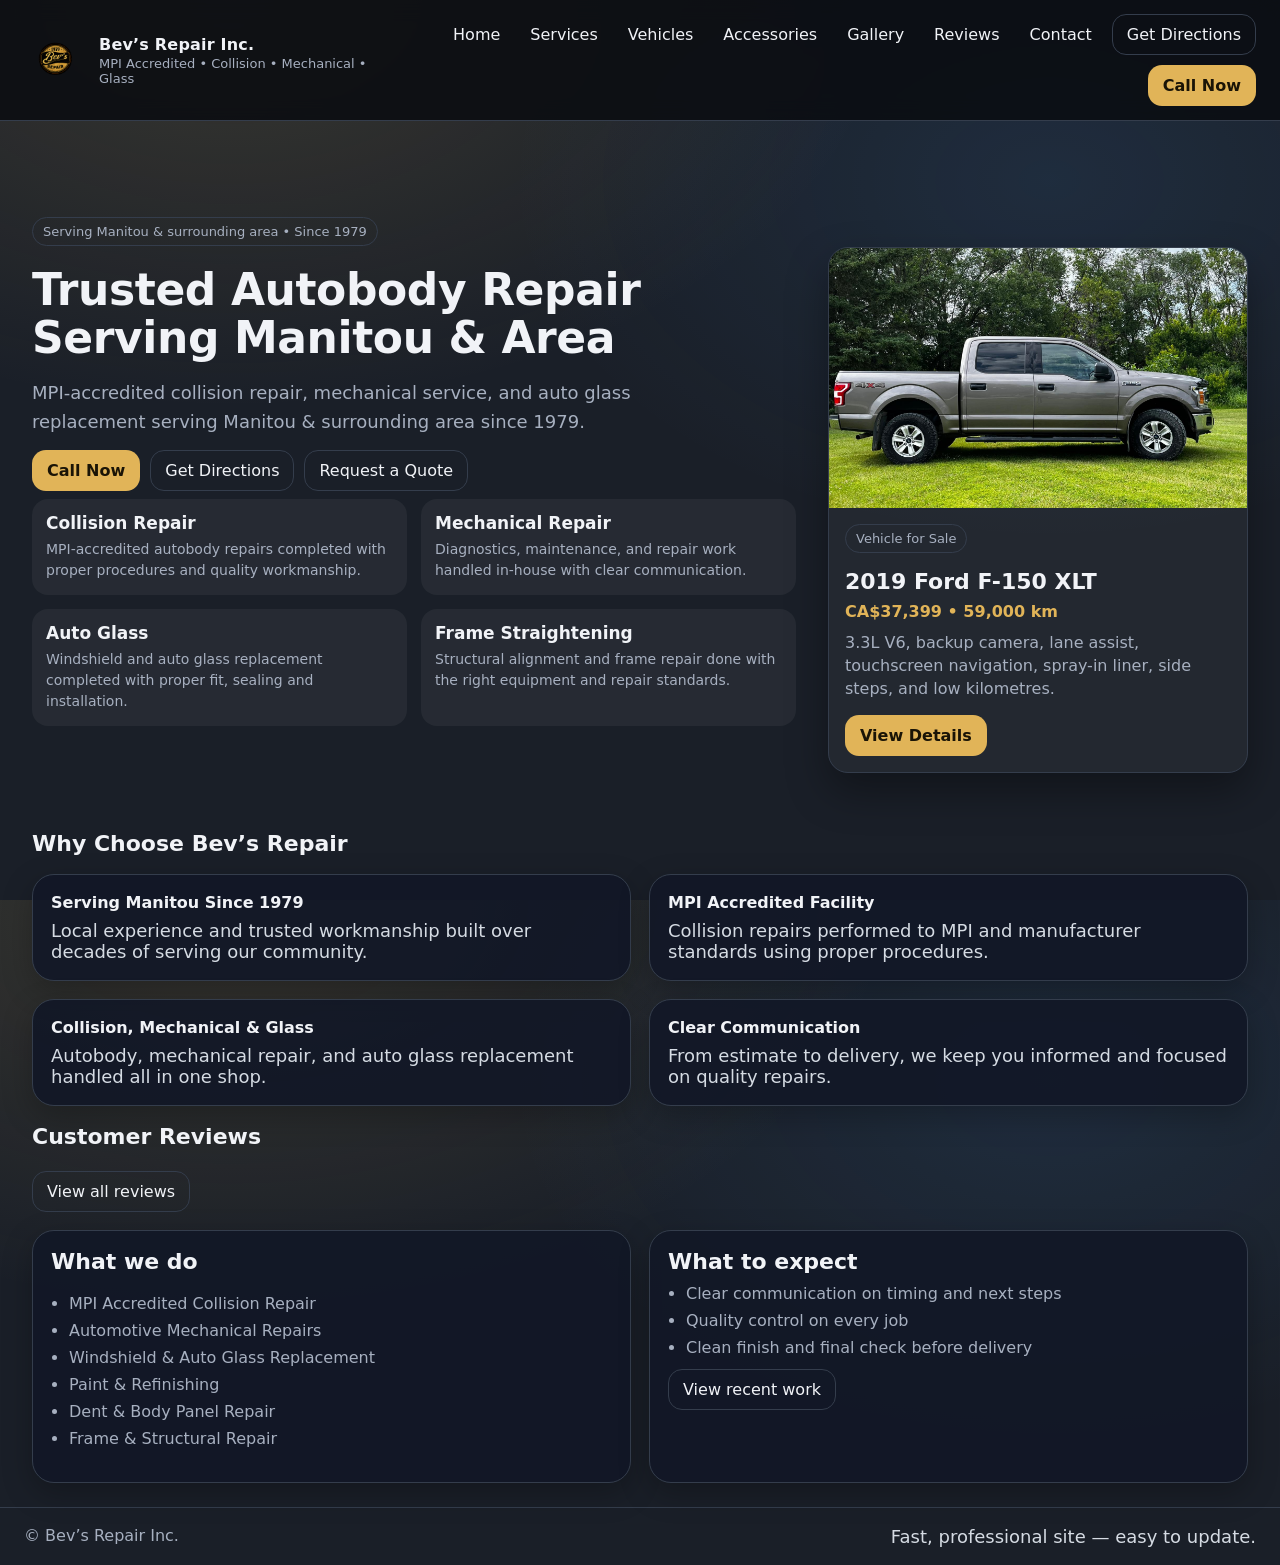
==== index.html @ 3d5e2ea2 "Update index.html" ====
<!doctype html>
<html lang="en">
<head>
  <meta charset="utf-8" />
  <meta name="viewport" content="width=device-width,initial-scale=1" />
  <title>Bev’s Repair Inc. | Collision & Mechanical | Manitou, MB</title>
  <meta name="description" content="MPI-accredited collision repair, mechanical repairs, glass replacement, and finishing in Manitou, MB." />
  <link rel="icon" href="assets/img/logo.png" type="image/svg+xml" />
  <link rel="stylesheet" href="assets/css/styles.css" />
</head>
<body>
  <header class="topbar">
    <a class="brand" href="/">
      <img src="assets/img/logo.png" alt="Bev’s Repair Logo" />
      <div>
        <div class="brand-title" id="brandTitle">Bev’s Repair Inc.</div>
        <div class="brand-sub" id="brandSub">MPI Accredited • Collision • Mechanical • Glass</div>
      </div>
    </a>
    <nav>
     <a href="index.html">Home</a>
      <a href="/services.html">Services</a>
      <a href="/vehicles.html">Vehicles</a>
      <a href="/accessories.html">Accessories</a>
      <a href="/gallery.html">Gallery</a>
      <a href="/reviews.html">Reviews</a>
      <a href="/contact.html">Contact</a>
      <a class="btn" href="https://www.google.com/maps/place/Bev's+Repair+Inc." target "_blank">Get Directions</a>
      <a class="btn primary" href="tel:2042422318">Call Now</a>
    </nav>
  </header>

  <main class="container">
    
    <section class="hero">
     <div class="hero-layout">

    <div class="hero-main">
      <div class="badge">Serving Manitou & surrounding area • Since 1979</div>

      <h1 id="heroTitle">Trusted Autobody Repair<br>Serving Manitou & Area</h1>

      <p id="heroSubtitle">
        MPI-accredited collision repair, mechanical service, and auto glass replacement serving
        Manitou & surrounding area since 1979.
      </p>

      <div class="cta">
        <a class="btn primary" href="tel:2042422318">Call Now</a>
        <a class= "btn" href="https://www.google.com/maps/place/Bev's+Repair+Inc." target"=_blank" rel="noreferrer"> Get Directions </a>
        <a class="btn" href="/contact.html">Request a Quote</a>
      </div>

      <div class="home-services-grid">
        <div class="mini-card">
          <h3>Collision Repair</h3>
          <p>MPI-accredited autobody repairs completed with proper procedures and quality workmanship.</p>
        </div>

        <div class="mini-card">
          <h3>Mechanical Repair</h3>
          <p>Diagnostics, maintenance, and repair work handled in-house with clear communication.</p>
        </div>

        <div class="mini-card">
          <h3>Auto Glass</h3>
          <p>Windshield and auto glass replacement completed with proper fit, sealing and installation.</p>
        </div>

        <div class="mini-card">
          <h3>Frame Straightening</h3>
          <p>Structural alignment and frame repair done with the right equipment and repair standards.</p>
        </div>
      </div>
    </div>

    <div class="hero-side">
      <div class="featured-vehicle">
        <img src="assets/img/f150-2019.jpg" alt="2019 Ford F-150 XLT" />

        <div class="featured-vehicle-content">
          <div class="badge">Vehicle for Sale</div>
          <h3>2019 Ford F-150 XLT</h3>
          <div class="vehicle-meta">CA$37,399 • 59,000 km</div>
          <p>
            3.3L V6, backup camera, lane assist, touchscreen navigation,
            spray-in liner, side steps, and low kilometres.
          </p>
          <a class="btn primary" href="vehicle-2019-f150.html">View Details</a>
        </div>
      </div>
    </div>

  </div>
</section>
       <div class="meta" id="metaLine"></div>
        <section class="section">
  <h2>Why Choose Bev’s Repair</h2>

  <div class="grid">

    <div class="card">
      <h3>Serving Manitou Since 1979</h3>
      <div class="small">Local experience and trusted workmanship built over decades of serving our community.</div>
    </div>

    <div class="card">
      <h3>MPI Accredited Facility</h3>
      <div class="small">Collision repairs performed to MPI and manufacturer standards using proper procedures.</div>
    </div>

    <div class="card">
      <h3>Collision, Mechanical & Glass</h3>
      <div class="small">Autobody, mechanical repair, and auto glass replacement handled all in one shop.</div>
    </div>

    <div class="card">
      <h3>Clear Communication</h3>
      <div class="small">From estimate to delivery, we keep you informed and focused on quality repairs.</div>
    </div>

  </div>
    
</section>
    
        <div class="section">
          <h2>Customer Reviews</h2>
          <div class="review-grid" id="reviewGridHome"></div>
          <div class="cta" style="margin-top:12px">
            <a class="btn" href="/reviews.html">View all reviews</a>
          </div>
        </div>
      </div>
   </section>

    <section class="grid section">
      <div class="card">
        <h2>What we do</h2>
        <ul id="servicesList"></ul>
        <div class="cta" style="margin-top:12px">
         <ul id="servicesList">
<li>MPI Accredited Collision Repair</li>
<li>Automotive Mechanical Repairs</li>
<li>Windshield & Auto Glass Replacement</li>
<li>Paint & Refinishing</li>
<li>Dent & Body Panel Repair</li>
<li>Frame & Structural Repair</li>
</ul>
        </div>
      </div>

      <div class="card">
        <h2>What to expect</h2>
        <ul>
          <li>Clear communication on timing and next steps</li>
          <li>Quality control on every job</li>
          <li>Clean finish and final check before delivery</li>
        </ul>
        <div class="cta" style="margin-top:12px">
          <a class="btn" href="/gallery.html">View recent work</a>
        </div>
      </div>
    </section>
  </main>

  <script>
    (async () => { try { await initHome(); } catch (e) { console.error(e); } })();
  </script>

  <footer class="footer">
    <div>© <span id="year"></span> Bev’s Repair Inc.</div>
    <div class="small">Fast, professional site — easy to update.</div>
  </footer>
  <script src="assets/js/site.js"></script>
</body>
</html>
---- assets/css/styles.css ----
:root{
  --bg:#1A1F28; --card:#222833; --text:#F1F3F7; --muted:#A7B0C0; --line:#343D4C;
  --accent:#E1B458; --accent2:#B1732B;
}
*{box-sizing:border-box}
html,body{height:100%}
body{
  margin:0;
  font-family:system-ui,-apple-system,Segoe UI,Roboto,Arial;
  background:
    radial-gradient(1100px 680px at 18% 0%, rgba(215,178,90,.16), transparent 60%),
    radial-gradient(900px 600px at 82% 20%, rgba(74,163,255,.10), transparent 60%),
    var(--bg);
  color:var(--text);
}
a{color:inherit;text-decoration:none}
.container{max-width:1700px;margin:auto;padding:24px 32px}
.topbar{
  display:flex;gap:16px;align-items:center;justify-content:space-between;
  padding:14px 24px;border-bottom:1px solid var(--line);
  position:sticky;top:0;z-index:10;
  background:rgba(11,13,18,.88);backdrop-filter:blur(10px)
}
.brand{display:flex;gap:12px;align-items:center;min-width:240px}
.brand img{width:auto;height:42px;object-fit:contain}
.brand-title{font-weight:880;letter-spacing:.2px}
.brand-sub{color:var(--muted);font-size:13px;margin-top:2px}
nav{display:flex;gap:10px;align-items:center;flex-wrap:wrap;justify-content:flex-end}
nav a{padding:8px 10px;border-radius:12px}
nav a:hover{background:rgba(255,255,255,.06)}
.btn{
  border:1px solid var(--line);
  padding:10px 14px;border-radius:14px;
  display:inline-flex;align-items:center;gap:8px;
}
.btn.primary{background:var(--accent);color:#1a1406;border-color:transparent;font-weight:780}
.btn:hover{filter:brightness(1.05)}
.badge{
  display:inline-flex;gap:8px;align-items:center;
  padding:6px 10px;border-radius:999px;border:1px solid var(--line);
  color:var(--muted);font-size:13px
}
.hero{
  padding:72px 0 32px;
}
.hero h1{font-size:44px;line-height:1.05;margin:0 0 12px}
.hero p{color:var(--muted);margin:0 0 14px;font-size:16px;line-height:1.55}
.cta{display:flex;gap:10px;flex-wrap:wrap;margin:10px 0 8px}
.meta{color:var(--muted);font-size:14px}
.grid{display:grid;grid-template-columns:1fr 1fr;gap:18px;margin-top:18px}
.card{
  background:rgba(18,23,38,.92);
  border:1px solid var(--line);
  border-radius:22px;padding:18px;
  box-shadow:0 10px 30px rgba(0,0,0,.25)
}
.small{color:#d5dbe3;font-size:18px}
hr{border:none;border-top:1px solid var(--line);margin:14px 0}
h2{margin:0 0 10px;font-size:22px}
h3{margin:0 0 8px;font-size:16px}
ul{margin:0;padding-left:18px;color:var(--muted)}
li{margin:8px 0}
#servicesIntro {
  max-width: 800px;
}
.footer{
  border-top:1px solid var(--line);
  padding:18px 24px;display:flex;justify-content:space-between;gap:12px;
  color:var(--muted);flex-wrap:wrap
}
.page-title{display:flex;align-items:flex-end;justify-content:space-between;gap:12px;flex-wrap:wrap}
.page-title h1{font-size:34px;margin:0}
.section{margin-top:18px}

.tiles{display:grid;grid-template-columns:repeat(3,1fr);gap:12px}
.tile{
  border:1px solid var(--line);border-radius:18px;overflow:hidden;background:rgba(255,255,255,.03)
}
.tile img{width:100%;height:220px;object-fit:cover;display:block}
.tile .cap{padding:12px;color:var(--muted);font-size:14px}

.review-grid{display:grid;grid-template-columns:repeat(3,1fr);gap:12px}
.review{
  border:1px solid var(--line);border-radius:18px;padding:14px;background:rgba(255,255,255,.03)
}
.review .who{display:flex;justify-content:space-between;gap:10px;align-items:baseline}
.review .who b{font-size:14px}
.stars{letter-spacing:1px;color:var(--accent)}
.review p{margin:10px 0 0;color:var(--muted);line-height:1.5}
.kv{display:grid;grid-template-columns:140px 1fr;gap:8px 14px}
.kv b{color:var(--text)}

.form-row{display:grid;grid-template-columns:1fr 1fr;gap:12px}
label{display:block;font-size:13px;color:var(--muted);margin:10px 0 6px}
input,textarea{
  width:100%;padding:12px 12px;border-radius:14px;
  border:1px solid var(--line);background:rgba(0,0,0,.25);
  color:var(--text);outline:none
}
textarea{min-height:140px;resize:vertical}
input:focus,textarea:focus{border-color:rgba(215,178,90,.75);box-shadow:0 0 0 4px rgba(215,178,90,.12)}
.notice{padding:12px 14px;border:1px solid var(--line);border-radius:16px;color:var(--muted);background:rgba(255,255,255,.03)}

@media (max-width: 980px){
  .hero{grid-template-columns:1fr}
  .grid{grid-template-columns:1fr}
  .tiles{grid-template-columns:1fr}
  .review-grid{grid-template-columns:1fr}
}
@media (max-width: 640px){
  nav a:not(.btn){display:none}
  .hero h1{font-size:38px}
  .form-row{grid-template-columns:1fr}
}
u1.bullets {
  margin-top: 10px;
  padding-left: 18px
  columns :2;
  column-gap: 60px;
  list-style: disc;
}
u1.bullets li {
  margin-bottom: 6px;
  break-inside: avoid;
}
/* Services highlight list */
ul.bullets {
  margin-top: 10px;
  padding-left: 18px;
  list-style: disc;
}

ul.bullets li {
  margin: 6px 0;
  break-inside: avoid;
}

/* 2 columns on desktop */
@media (min-width: 800px) {
  ul.bullets {
    columns: 2;
    column-gap: 80px;
  }
}

/* 1 column on small screens */
@media (max-width: 799px) {
  ul.bullets {
    columns: 1;
  }
}
/* Services highlight pills */
.bullets {
  display: flex;
  flex-wrap: wrap;
  gap: 8px;
  margin-top: 12px;
  padding-left: 0;
  list-style: none;
}

.bullets li {
  background: rgba(215,178,90,0.12);
  border: 1px solid var(--line);
  border-radius: 999px;
  padding: 8px 16px;
  font-size: 16px;
  font-weight: 500;
  white-space: nowrap;
}
/* Service card hover effect */
.card {
  transition: transform .18s ease, box-shadow .18s ease;
}

.card:hover {
  transform: translateY(-4px);
  box-shadow: 0 18px 40px rgba(0,0,0,.35);
  border-color: rgba(215,178,90,.6);
}
/* Homepage hero background */
.hero {
  position: relative;
  padding: 72px 0 40px;
  background-image: url("../img/shop-hero.jpg");
  background-size: cover;
  background-position: center;
}

.hero::before {
  content: "";
  position: absolute;
  inset: 0;
  background: 
    radial-gradient (700px 320px at 18% 18%, rgba(215,178,90,.14),transparent 60%),
    radial-gradient(900px 420px at 78% 12%, rgba(74,163,225,.10), transparent 60%);
  pointer-events: none;
}
.hero h1{
  font-size:44px;
  line-height:1.1;
  letter-spacing:-0.4px;
  margin:10px 0 16px;
  max-width:700px;
}
}
.hero h1::after{
  content:"";
  position:absolute;
  left:-40px;
  top:-30px;
  width:420px;
  height:220px;
  background:radial-gradient(circle at center, rgba(215,178,90,.22), transparent 70%);
  filter:blur(35px);
  z-index:-1;
}  
#heroSubtitle{
  max-width:700px;
  font-size:18px;
  line-height:1.6;
}
.badge{
  display:inline-block;
  margin-bottom:10px;
}
@media (max-width:980px){
  .hero h1{
    font-size:38px;
    max-width:16ch;
  }
  #heroSubtitle{
    font-size:17px;
  }
}
@media (max-width:640px){
  .hero h1{
    font-size:30px;
    max-width:16ch;
    letter-spacing:-0.3px;
  }
  #heroSubtitle{
    font-size:16px;
    line-height:1.5;
  }
}
.meta-strip{
  display:flex;
  flex-wrap:wrap;
  gap:10px;
  margin:16px 0 10px;
}
.meta-strip span{
  padding:7px 12px;
  border:1px solid var(--line);
  border-radius:999px;
  background:rgba(255,255,255,.05);
  font-size:13px;
  color:var(--text);
}
.home-services-grid{
  display:grid;
  grid-template-columns: repeat(2,minmax(0, 1fr));
  gap:14px;
  margin: 18px 0 20px
  max-width:900px;
}
.mini-card{
  background:rgba(255,255,255,.05);
  border:1px solid(var--line);
  border-radius:16px;
  padding:14px;
}
.mini-card h3{
  margin:0 0 6px;
  font-size: 17px;
}
.mini-card p{
  margin:0;
  font-size: 14px;
  line-height:1.5;
  color:var(--muted);
}
@media (max-width:700px){
  .home-services-grid{
    grid-template-columns:1fr;
  }
}
.featured-vehicle{
  background:rgba(255,255,255,.04);
  border:1px solid var(--line);
  border-radius:20px;
  overflow:hidden;
  max-width:420px;
  margin-top:30px;
  box-shadow:0 18px 40px rgba(0,0,0,.35);
}

.featured-vehicle img{
  width:100%;
  height:240px;
  object-fit:cover;
  display:block;
}

.featured-vehicle-content{
  padding:18px;
}

.featured-vehicle-content h3{
  margin:8px 0 8px;
  font-size:24px;
}

.vehicle-meta{
  color:var(--accent);
  font-weight:700;
  margin-bottom:10px;
}

.featured-vehicle-content p{
  color:var(--muted);
  line-height:1.5;
  margin-bottom:14px;
  }
.services-vehicle-layout{
  display:grid;
  grid-template-columns:minmax(0,2fr) minmax(320px,420px);
  gap:28px;
  align-items:start;
  margin-top:24px;
}
.hero-main{
  min-width:0;
}
.hero-side{
  min-width:0;
} 

.home-services-grid{
  display:grid;
  grid-template-columns:repeat(2, minmax(0, 1fr));
  gap:14px;
}

.featured-vehicle{
  background:rgba(255,255,255,.04);
  border:1px solid var(--line);
  border-radius:20px;
  overflow:hidden;
  box-shadow:0 18px 40px rgba(0,0,0,.35);
  width:100%;
}

.featured-vehicle img{
  width:100%;
  height:260px;
  object-fit:cover;
  display:block;
}

.featured-vehicle-content{
  padding:16px;
}

.featured-vehicle-content h3{
  margin:6px 0 8px;
  font-size:22px;
}

.featured-vehicle-content p{
  margin:0 0 14px;
  line-height:1.45;
  color:var(--muted);
}

@media (max-width: 1000px){
  .services-vehicle-layout{
    grid-template-columns:1fr;
  }

  .featured-vehicle{
    max-width:100%;
  }
}
/* HERO LAYOUT */

.hero-layout{
  display:grid;
  grid-template-columns: 1fr 420px;
  gap:32px;
  align-items:start;
}

.hero-main{
  min-width:0;
}

.hero-side{
  min-width:0;
}
@media (max-width: 1000px){
  .hero-layout{
    grid-template-columns:1fr;
  }
}
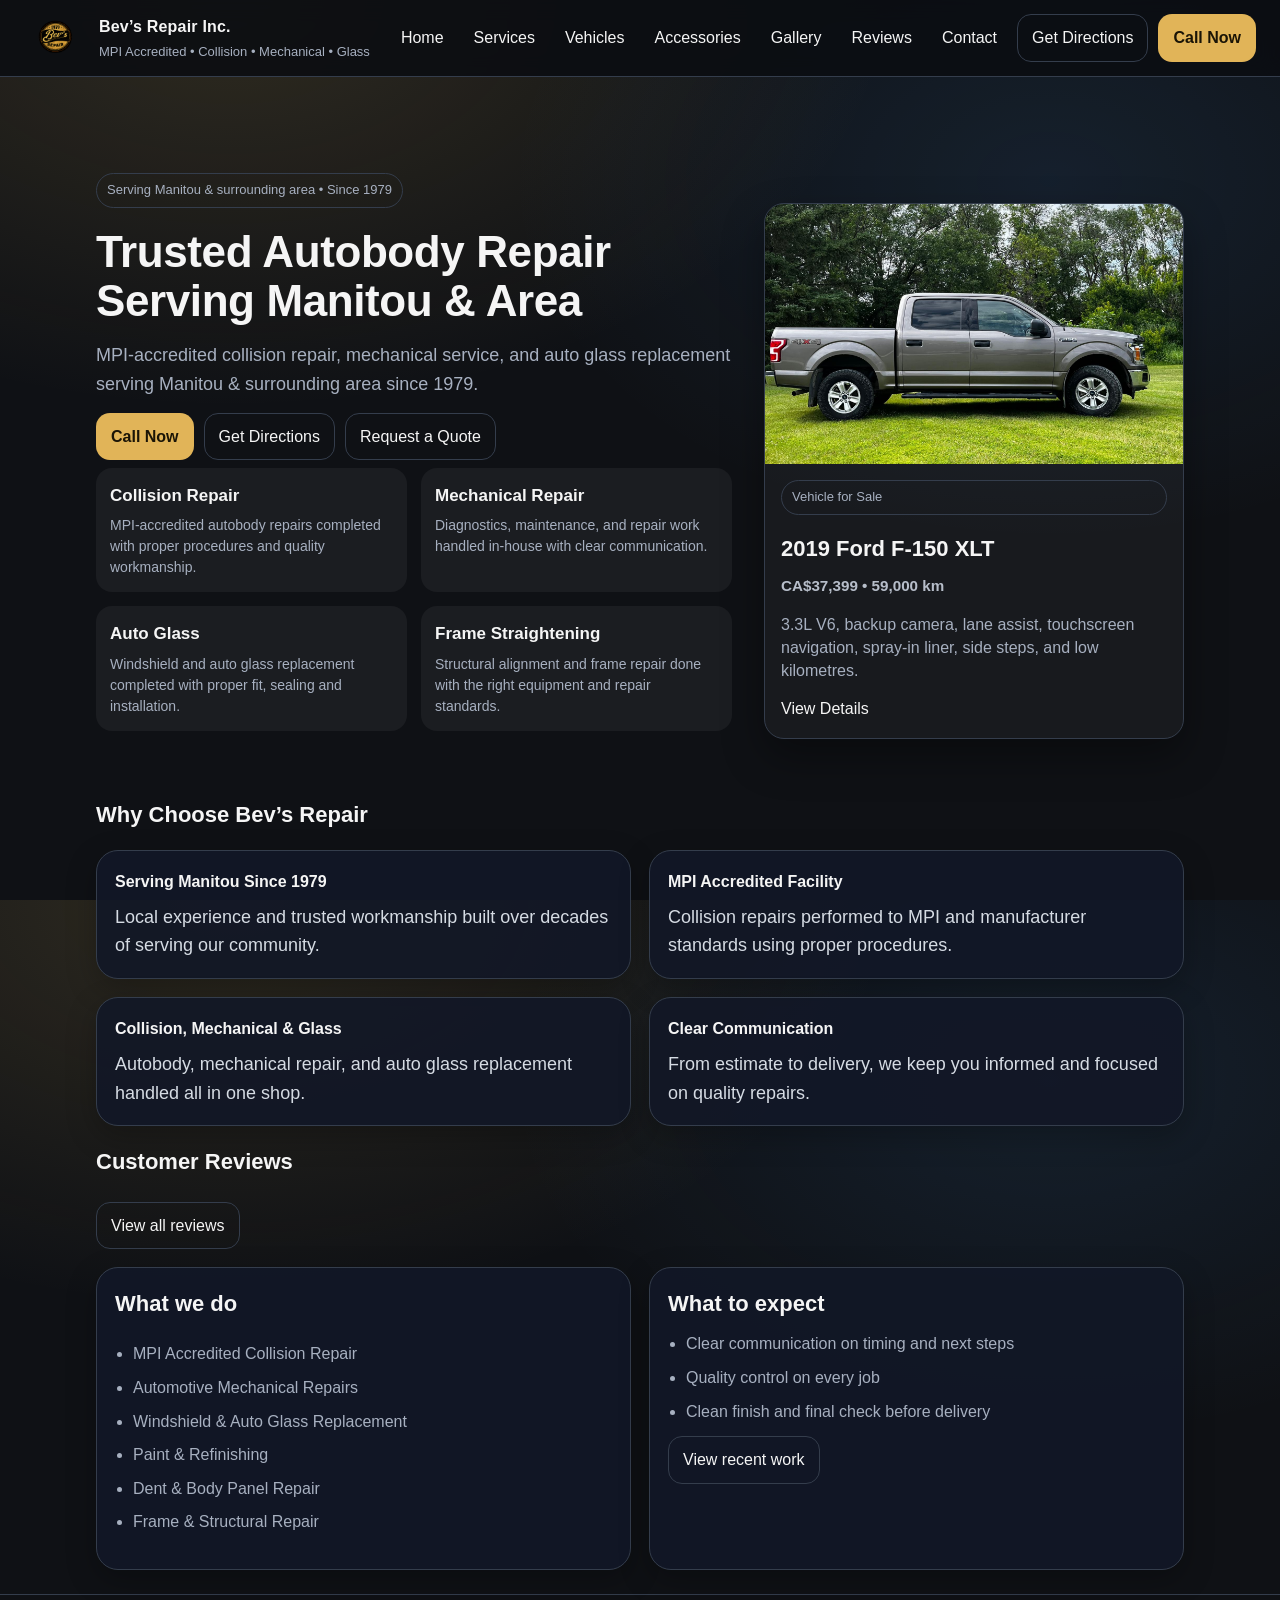
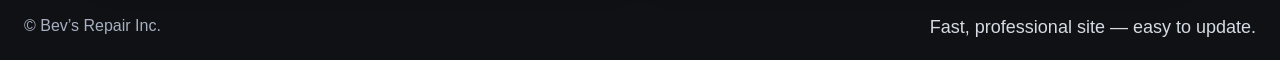
==== commit dfe920da: "Update index.html" ====
--- a/index.html
+++ b/index.html
@@ -25,7 +25,7 @@
       <a href="/gallery.html">Gallery</a>
       <a href="/reviews.html">Reviews</a>
       <a href="/contact.html">Contact</a>
-      <a class="btn" href="https://www.google.com/maps/place/Bev's+Repair+Inc." target "_blank">Get Directions</a>
+      <a class="btn" href="https://www.google.com/maps/dir/?api=1&destination=Bev%27s+Repair+Inc.,+13025+Rd+48W,+Pembina,+MB+R0G+1G0" target="_blank" rel="noreferrer">Get Directions</a>
       <a class="btn primary" href="tel:2042422318">Call Now</a>
     </nav>
   </header>
@@ -47,7 +47,7 @@
 
       <div class="cta">
         <a class="btn primary" href="tel:2042422318">Call Now</a>
-        <a class= "btn" href="https://www.google.com/maps/place/Bev's+Repair+Inc." target"=_blank" rel="noreferrer"> Get Directions </a>
+       <a class="btn" href="https://www.google.com/maps/dir/?api=1&destination=Bev%27s+Repair+Inc.,+13025+Rd+48W,+Pembina,+MB+R0G+1G0" target="_blank" rel="noreferrer">Get Directions</a>
         <a class="btn" href="/contact.html">Request a Quote</a>
       </div>
 
@@ -86,7 +86,7 @@
             3.3L V6, backup camera, lane assist, touchscreen navigation,
             spray-in liner, side steps, and low kilometres.
           </p>
-          <a class="btn primary" href="vehicle-2019-f150.html">View Details</a>
+          <a class="vehicle-example.html" href="vehicle-2019-f150.html">View Details</a>
         </div>
       </div>
     </div>
--- a/assets/css/styles.css
+++ b/assets/css/styles.css
@@ -405,3 +405,481 @@
     grid-template-columns:1fr;
   }
 }
+* {
+  box-sizing: border-box;
+  margin: 0;
+  padding: 0;
+}
+
+body {
+  background-color: #0f1115;
+  color: #f5f5f5;
+  font-family: Arial, Helvetica, sans-serif;
+  line-height: 1.6;
+}
+
+img {
+  max-width: 100%;
+  display: block;
+}
+
+a {
+  text-decoration: none;
+  color: inherit;
+}
+
+.container {
+  width: 90%;
+  max-width: 1200px;
+  margin: 0 auto;
+}
+
+.site-header {
+  padding: 48px 0 28px;
+  background: #141820;
+  border-bottom: 1px solid #242a35;
+}
+
+.page-title {
+  font-size: 2rem;
+  margin-bottom: 8px;
+}
+
+.page-subtitle {
+  color: #b7beca;
+  font-size: 1rem;
+}
+
+.back-link {
+  display: inline-block;
+  margin-bottom: 18px;
+  color: #d4a84f;
+  font-weight: bold;
+}
+
+.inventory-grid {
+  display: grid;
+  grid-template-columns: repeat(auto-fit, minmax(280px, 1fr));
+  gap: 24px;
+  padding: 40px 0 60px;
+}
+
+.vehicle-card {
+  background: #181c24;
+  border: 1px solid #262d38;
+  border-radius: 14px;
+  overflow: hidden;
+  transition: transform 0.25s ease, box-shadow 0.25s ease, border-color 0.25s ease;
+}
+
+.vehicle-card:hover {
+  transform: translateY(-4px);
+  box-shadow: 0 10px 25px rgba(0, 0, 0, 0.35);
+  border-color: #3a4556;
+}
+
+.vehicle-image-wrap {
+  height: 220px;
+  overflow: hidden;
+  background: #0d0f13;
+}
+
+.vehicle-image {
+  width: 100%;
+  height: 100%;
+  object-fit: cover;
+}
+
+.vehicle-card-content {
+  padding: 20px;
+}
+
+.vehicle-title {
+  font-size: 1.2rem;
+  margin-bottom: 10px;
+  color: #ffffff;
+}
+
+.vehicle-price {
+  font-size: 1.4rem;
+  font-weight: bold;
+  color: #d4a84f;
+  margin-bottom: 8px;
+}
+
+.vehicle-meta {
+  color: #b7beca;
+  font-size: 0.95rem;
+  margin-bottom: 12px;
+}
+
+.vehicle-description {
+  color: #d6dbe3;
+  font-size: 0.95rem;
+  margin-bottom: 18px;
+}
+
+.vehicle-button {
+  display: inline-block;
+  background: #d4a84f;
+  color: #111;
+  font-weight: bold;
+  padding: 12px 18px;
+  border-radius: 8px;
+  transition: background 0.25s ease;
+}
+
+.vehicle-card:hover .vehicle-button {
+  background: #e2b85f;
+}
+
+.vehicle-detail-page {
+  padding: 40px 0 60px;
+}
+
+.vehicle-detail-grid {
+  display: grid;
+  grid-template-columns: 1.4fr 1fr;
+  gap: 32px;
+  align-items: start;
+}
+
+.vehicle-gallery,
+.vehicle-info-box {
+  background: #181c24;
+  border: 1px solid #262d38;
+  border-radius: 14px;
+  padding: 20px;
+}
+
+.main-detail-image {
+  width: 100%;
+  border-radius: 10px;
+  margin-bottom: 16px;
+  object-fit: cover;
+}
+
+.thumbnail-grid {
+  display: grid;
+  grid-template-columns: repeat(4, 1fr);
+  gap: 12px;
+}
+
+.thumbnail-image {
+  width: 100%;
+  border-radius: 8px;
+  object-fit: cover;
+  border: 1px solid #2b3340;
+}
+
+.detail-price {
+  font-size: 2rem;
+  font-weight: bold;
+  color: #d4a84f;
+  margin-bottom: 8px;
+}
+
+.detail-mileage {
+  font-size: 1rem;
+  color: #b7beca;
+  margin-bottom: 20px;
+}
+
+.full-description {
+  margin-bottom: 24px;
+  color: #d6dbe3;
+}
+
+.vehicle-info-box h2 {
+  margin-bottom: 14px;
+  font-size: 1.2rem;
+}
+
+.spec-list {
+  list-style: none;
+  margin-bottom: 28px;
+}
+
+.spec-list li {
+  padding: 10px 0;
+  border-bottom: 1px solid #272f3a;
+  color: #dce1e8;
+}
+
+.contact-button {
+  display: inline-block;
+  background: #d4a84f;
+  color: #111;
+  font-weight: bold;
+  padding: 14px 20px;
+  border-radius: 8px;
+  transition: background 0.25s ease;
+}
+
+.contact-button:hover {
+  background: #e2b85f;
+}
+
+@media (max-width: 900px) {
+  .vehicle-detail-grid {
+    grid-template-columns: 1fr;
+  }
+}
+
+@media (max-width: 600px) {
+  .page-title {
+    font-size: 1.6rem;
+  }
+
+  .vehicle-image-wrap {
+    height: 200px;
+  }
+
+  .thumbnail-grid {
+    grid-template-columns: repeat(2, 1fr);
+  }
+
+  .vehicle-card-content {
+    padding: 16px;
+  }
+}
+/* Vehicles Page */
+.inventory-page {
+  width: min(1400px, 94%);
+  margin: 0 auto;
+  padding: 48px 0 80px;
+}
+
+.inventory-grid {
+  display: grid;
+  grid-template-columns: repeat(3, minmax(0, 1fr));
+  gap: 28px;
+  align-items: stretch;
+  margin-top: 32px;
+}
+
+.vehicle-card {
+  display: flex;
+  flex-direction: column;
+  background: #181c24;
+  border: 1px solid #262d38;
+  border-radius: 14px;
+  overflow: hidden;
+  transition: transform 0.25s ease, box-shadow 0.25s ease, border-color 0.25s ease;
+  min-height: 100%;
+}
+
+.vehicle-card:hover {
+  transform: translateY(-4px);
+  box-shadow: 0 10px 25px rgba(0, 0, 0, 0.35);
+  border-color: #3a4556;
+}
+
+.vehicle-image-wrap {
+  width: 100%;
+  aspect-ratio: 16 / 10;
+  overflow: hidden;
+  background: #0d0f13;
+}
+
+.vehicle-image {
+  width: 100%;
+  height: 100%;
+  object-fit: cover;
+  display: block;
+}
+
+.vehicle-card-content {
+  display: flex;
+  flex-direction: column;
+  flex: 1;
+  padding: 20px;
+}
+
+.vehicle-title {
+  font-size: 1.2rem;
+  margin-bottom: 10px;
+  color: #ffffff;
+}
+
+.vehicle-price {
+  font-size: 1.5rem;
+  font-weight: 700;
+  color: #d4a84f;
+  margin-bottom: 8px;
+}
+
+.vehicle-meta {
+  color: #b7beca;
+  font-size: 0.95rem;
+  margin-bottom: 14px;
+}
+
+.vehicle-description {
+  color: #d6dbe3;
+  font-size: 0.95rem;
+  line-height: 1.6;
+  margin-bottom: 20px;
+}
+
+.vehicle-button {
+  display: inline-block;
+  margin-top: auto;
+  align-self: flex-start;
+  background: #d4a84f;
+  color: #111;
+  font-weight: 700;
+  padding: 12px 18px;
+  border-radius: 8px;
+  transition: background 0.25s ease;
+}
+
+.vehicle-card:hover .vehicle-button {
+  background: #e2b85f;
+}
+
+@media (max-width: 1100px) {
+  .inventory-grid {
+    grid-template-columns: repeat(2, minmax(0, 1fr));
+  }
+}
+
+@media (max-width: 700px) {
+  .inventory-page {
+    width: min(95%, 100%);
+    padding: 32px 0 60px;
+  }
+
+  .inventory-grid {
+    grid-template-columns: 1fr;
+    gap: 20px;
+  }
+}
+/* ===== FEATURED VEHICLE ===== */
+
+.featured-vehicle-section {
+  margin-top: 30px;
+  margin-bottom: 40px;
+}
+
+.featured-vehicle-card {
+  display: grid;
+  grid-template-columns: 1fr 1fr;
+  gap: 20px;
+  background: #181c24;
+  border: 1px solid #262d38;
+  border-radius: 14px;
+  overflow: hidden;
+  padding: 18px;
+  max-width: 900px;
+  margin: 0 auto;
+}
+
+.featured-vehicle-image-wrap {
+  width: 100%;
+  min-height: 220px;
+  background: #0d0f13;
+  border-radius: 12px;
+  overflow: hidden;
+}
+
+.featured-vehicle-image {
+  width: 100%;
+  height: 100%;
+  object-fit: cover;
+  display: block;
+}
+
+.featured-vehicle-content {
+  display: flex;
+  flex-direction: column;
+  justify-content: center;
+}
+
+.featured-label {
+  display: inline-block;
+  align-self: flex-start;
+  background: rgba(212, 168, 79, 0.15);
+  color: #d4a84f;
+  border: 1px solid rgba(212, 168, 79, 0.35);
+  padding: 6px 12px;
+  border-radius: 999px;
+  font-size: 0.85rem;
+  font-weight: 700;
+  margin-bottom: 16px;
+}
+
+.featured-title {
+  font-size: 1.6rem;
+  line-height: 1.2;
+  margin-bottom: 14px;
+  color: #ffffff;
+}
+
+.featured-price {
+  font-size: 1.8rem;
+  font-weight: 700;
+  color: #d4a84f;
+  margin-bottom: 8px;
+}
+
+.featured-mileage {
+  color: #b7beca;
+  font-size: 1rem;
+  margin-bottom: 16px;
+}
+
+.featured-description {
+  color: #d6dbe3;
+  line-height: 1.7;
+  margin-bottom: 20px;
+  max-width: 540px;
+}
+
+@media (max-width: 900px) {
+  .featured-vehicle-card {
+    grid-template-columns: 1fr;
+  }
+
+  .featured-vehicle-image-wrap {
+    min-height: 240px;
+  }
+
+  .featured-title {
+    font-size: 1.6rem;
+  }
+
+  .featured-price {
+    font-size: 1.5rem;
+  }
+}
+.featured-vehicle-section{
+  display:flex;
+  justify-content: center;
+}
+.thumbnail-grid {
+  display: grid;
+  grid-template-columns: repeat(3, 1fr);
+  gap: 10px;
+  margin-top: 14px;
+}
+
+.thumbnail-image {
+  width: 100%;
+  aspect-ratio: 4 / 3;
+  object-fit: cover;
+  border-radius: 8px;
+  border: 2px solid transparent;
+  cursor: pointer;
+  transition: 0.2s ease;
+  display: block;
+}
+
+.thumbnail-image:hover {
+  border-color: #d4a84f;
+  opacity: 0.92;
+}
+
+.active-thumb {
+  border-color: #d4a84f;
+}
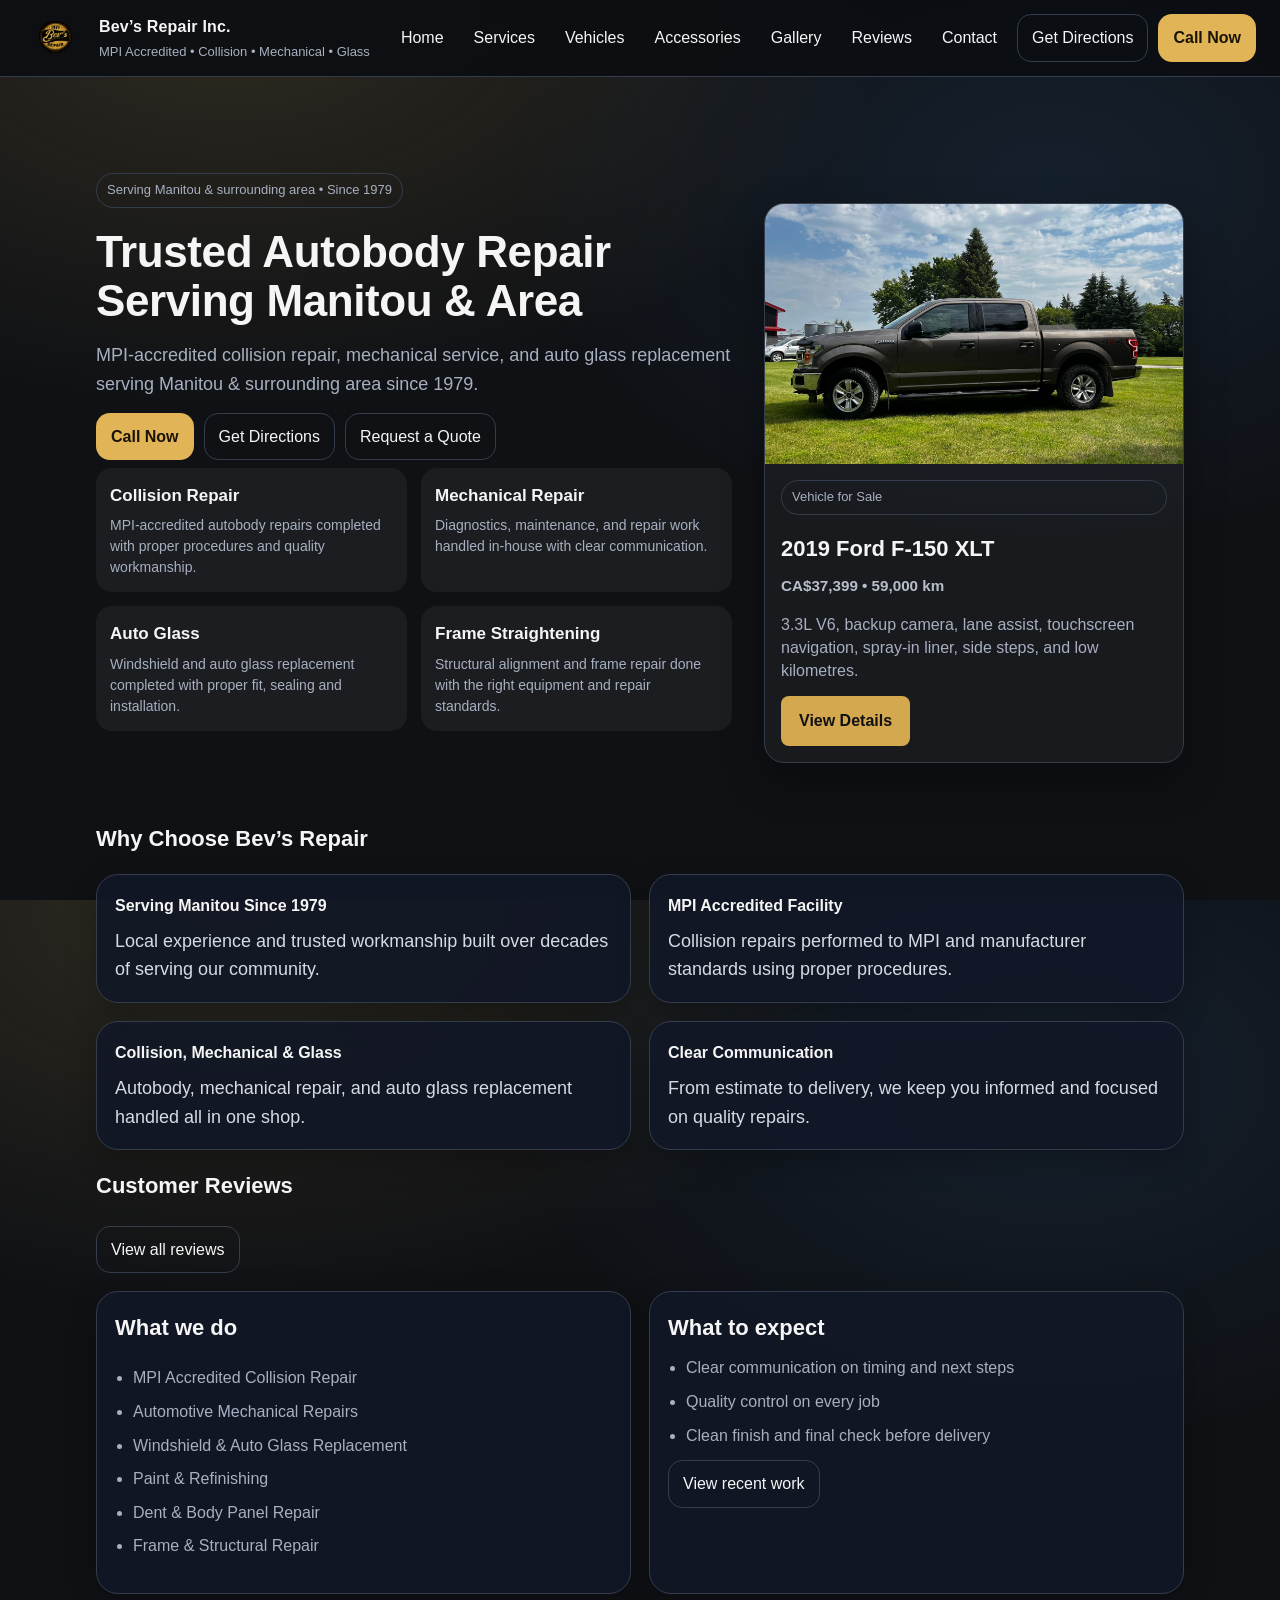
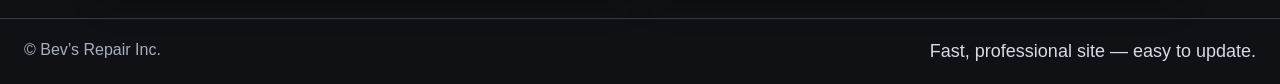
==== commit f55c15b9: "Update index.html" ====
--- a/index.html
+++ b/index.html
@@ -76,7 +76,7 @@
 
     <div class="hero-side">
       <div class="featured-vehicle">
-        <img src="assets/img/f150-2019.jpg" alt="2019 Ford F-150 XLT" />
+        <img src="assets/img/vehicles/2019-ford-f150/4a.jpg" alt="2019 Ford F-150 XLT" />
 
         <div class="featured-vehicle-content">
           <div class="badge">Vehicle for Sale</div>
@@ -86,7 +86,7 @@
             3.3L V6, backup camera, lane assist, touchscreen navigation,
             spray-in liner, side steps, and low kilometres.
           </p>
-          <a class="vehicle-example.html" href="vehicle-2019-f150.html">View Details</a>
+          <a class="vehicle-button" href="2019-ford-f150.html">View Details</a>
         </div>
       </div>
     </div>
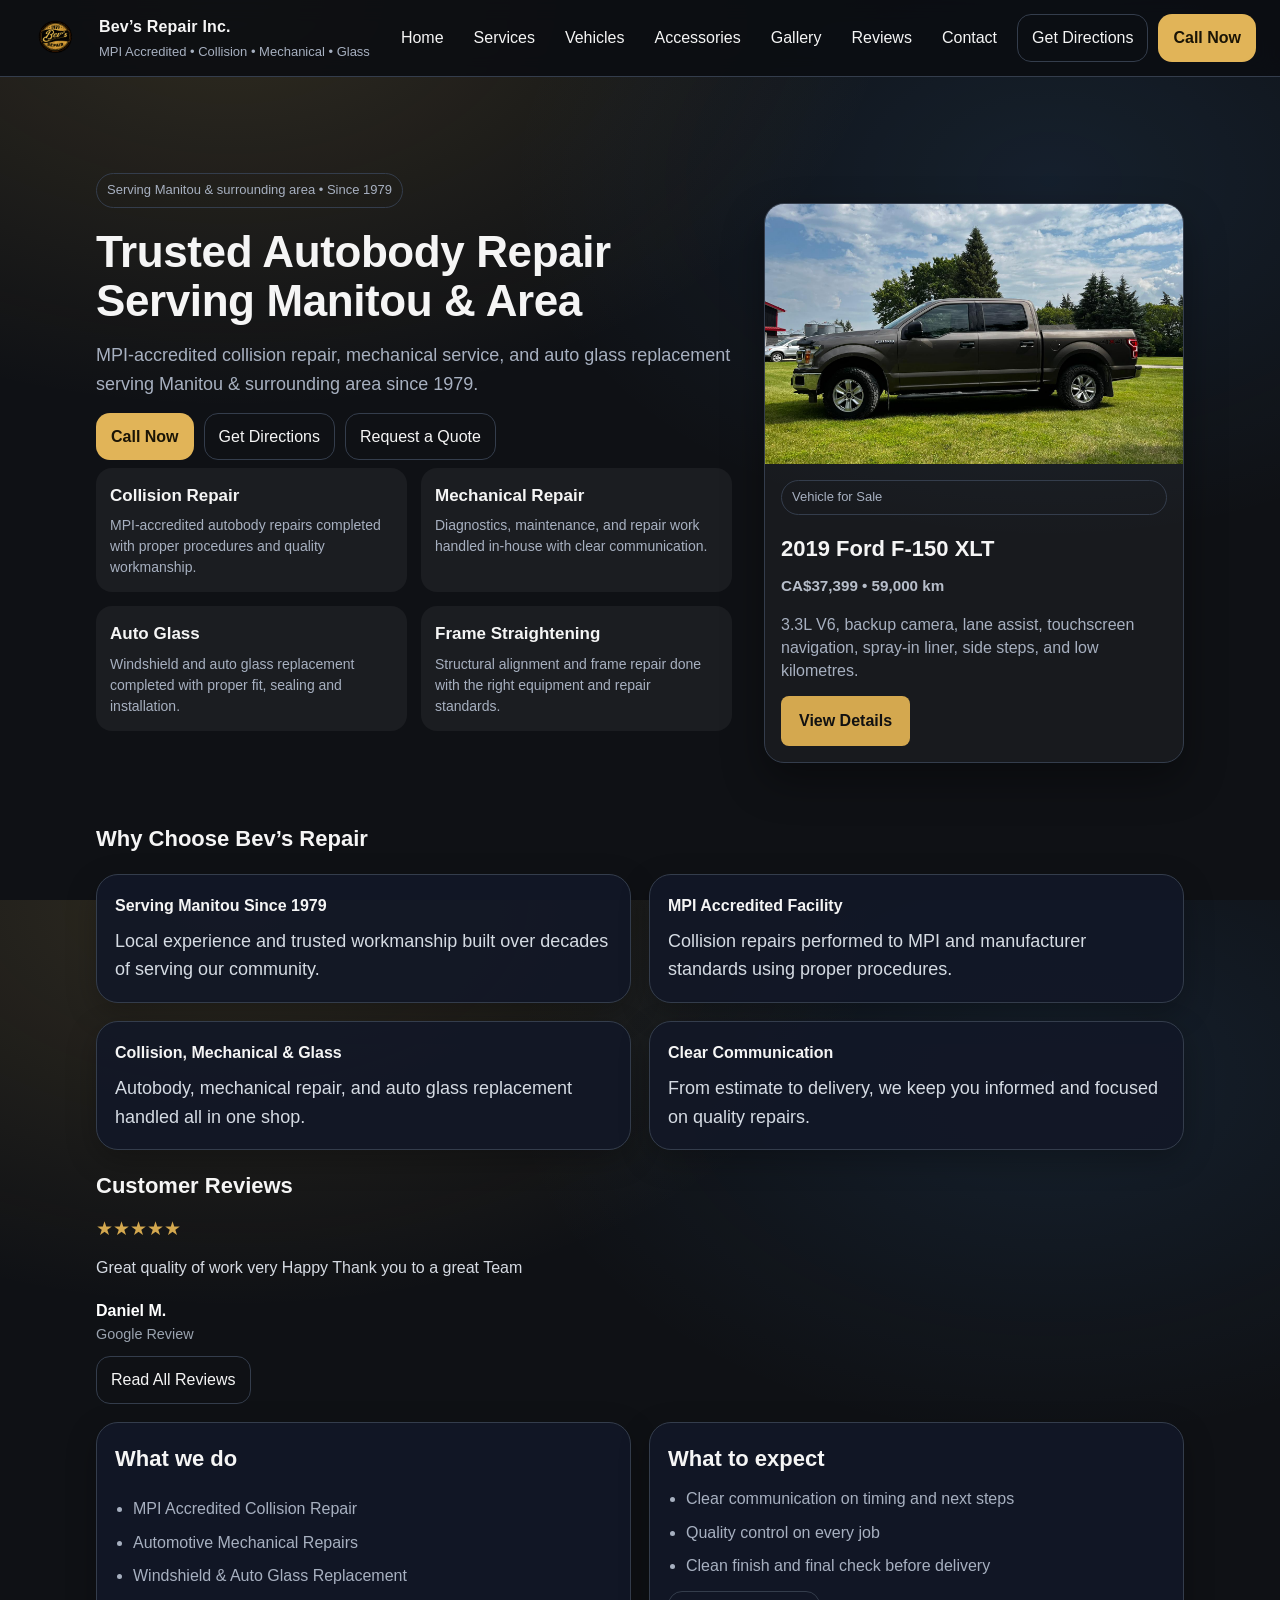
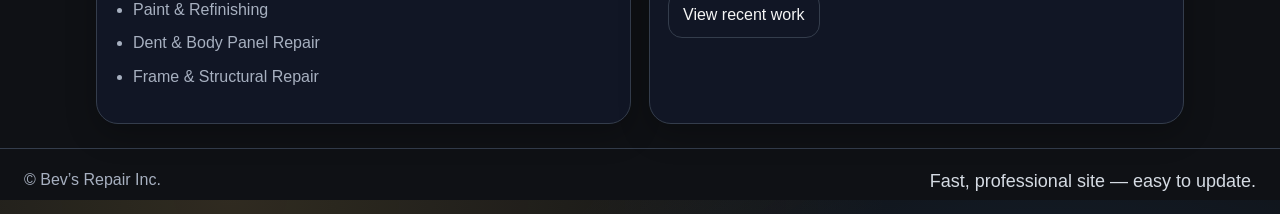
==== commit 4fb89726: "Update index.html" ====
--- a/index.html
+++ b/index.html
@@ -123,13 +123,26 @@
     
 </section>
     
-        <div class="section">
-          <h2>Customer Reviews</h2>
-          <div class="review-grid" id="reviewGridHome"></div>
-          <div class="cta" style="margin-top:12px">
-            <a class="btn" href="/reviews.html">View all reviews</a>
-          </div>
-        </div>
+<div class="section home-reviews-section">
+  <h2>Customer Reviews</h2>
+
+  <div class="featured-home-review">
+
+    <div class="review-stars">★★★★★</div>
+
+    <p class="review-text">
+      Great quality of work very Happy Thank you to a great Team
+    </p>
+
+    <div class="review-name">Daniel M.</div>
+    <div class="review-source">Google Review</div>
+
+  </div>
+
+  <div class="cta home-reviews-cta">
+    <a class="btn" href="/reviews.html">Read All Reviews</a>
+  </div>
+</div>
       </div>
    </section>
 
--- a/assets/css/styles.css
+++ b/assets/css/styles.css
@@ -883,3 +883,80 @@
 .active-thumb {
   border-color: #d4a84f;
 }
+/* ===== REVIEWS COLOR UPGRADE ===== */
+
+.reviews-page {
+  padding: 60px 0;
+}
+
+.reviews-grid {
+  display: grid;
+  grid-template-columns: repeat(3, 1fr);
+  gap: 24px;
+}
+
+.review-card {
+  background: linear-gradient(180deg, #1b2029, #14181f);
+  border: 1px solid #2c3542;
+  border-radius: 16px;
+  padding: 22px;
+  transition: all 0.25s ease;
+  position: relative;
+}
+
+.review-card:hover {
+  transform: translateY(-5px);
+  border-color: #d4a84f;
+  box-shadow: 0 15px 30px rgba(0,0,0,0.4);
+}
+
+/* gold accent bar */
+.review-card::before {
+  content: "";
+  position: absolute;
+  top: 0;
+  left: 0;
+  height: 4px;
+  width: 100%;
+  background: #d4a84f;
+  border-radius: 16px 16px 0 0;
+}
+
+/* stars */
+.review-stars {
+  color: #d4a84f;
+  font-size: 1.2rem;
+  margin-bottom: 10px;
+}
+
+/* review text */
+.review-text {
+  color: #d6dbe3;
+  line-height: 1.7;
+  margin-bottom: 16px;
+}
+
+/* name */
+.review-name {
+  color: #ffffff;
+  font-weight: 600;
+}
+
+/* source */
+.review-source {
+  color: #9aa3af;
+  font-size: 0.9rem;
+}
+
+/* responsive */
+@media (max-width: 1000px) {
+  .reviews-grid {
+    grid-template-columns: repeat(2, 1fr);
+  }
+}
+
+@media (max-width: 650px) {
+  .reviews-grid {
+    grid-template-columns: 1fr;
+  }
+}
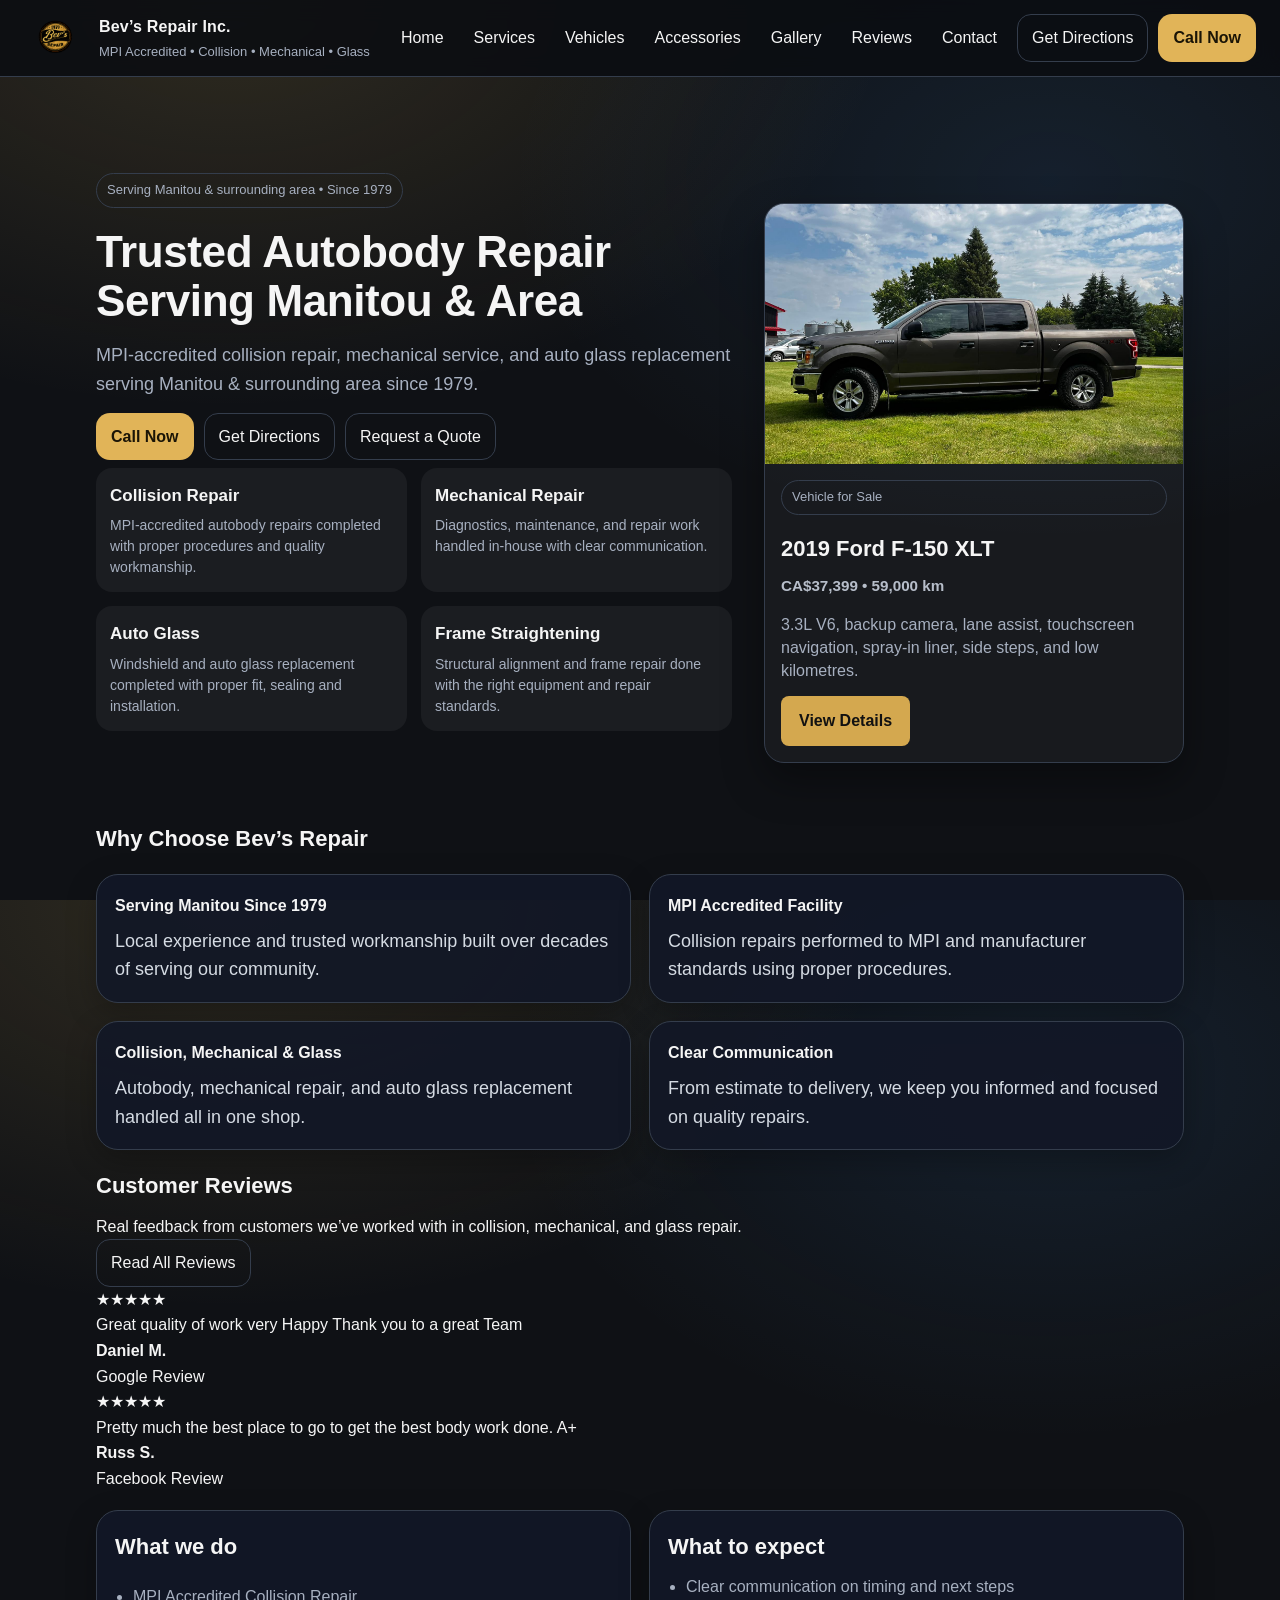
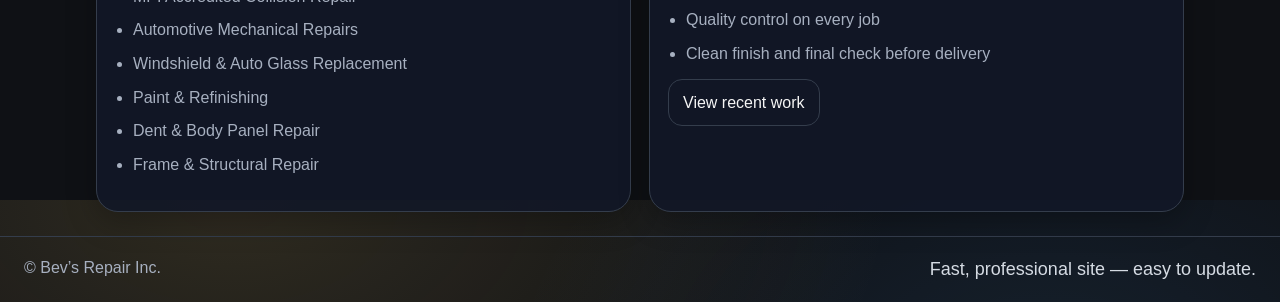
==== commit 01ce02d6: "Refactor customer reviews section in index.html Updated the customer reviews section with new struct" ====
--- a/index.html
+++ b/index.html
@@ -123,29 +123,40 @@
     
 </section>
     
-<div class="section home-reviews-section">
-  <h2>Customer Reviews</h2>
-
-  <div class="featured-home-review">
-
-    <div class="review-stars">★★★★★</div>
-
-    <p class="review-text">
-      Great quality of work very Happy Thank you to a great Team
-    </p>
-
-    <div class="review-name">Daniel M.</div>
-    <div class="review-source">Google Review</div>
+<section class="section reviews-home">
+  <div class="reviews-home-grid">
+
+    <div class="reviews-home-intro">
+      <h2>Customer Reviews</h2>
+      <p class="reviews-home-sub">
+        Real feedback from customers we’ve worked with in collision, mechanical, and glass repair.
+      </p>
+
+      <a href="reviews.html" class="btn">Read All Reviews</a>
+    </div>
+
+    <div class="reviews-home-cards">
+      <article class="review-home-card">
+        <div class="review-home-stars">★★★★★</div>
+        <p class="review-home-text">
+          Great quality of work very Happy Thank you to a great Team
+        </p>
+        <h4 class="review-home-name">Daniel M.</h4>
+        <div class="review-home-source">Google Review</div>
+      </article>
+
+      <article class="review-home-card">
+        <div class="review-home-stars">★★★★★</div>
+        <p class="review-home-text">
+          Pretty much the best place to go to get the best body work done. A+
+        </p>
+        <h4 class="review-home-name">Russ S.</h4>
+        <div class="review-home-source">Facebook Review</div>
+      </article>
+    </div>
 
   </div>
-
-  <div class="cta home-reviews-cta">
-    <a class="btn" href="/reviews.html">Read All Reviews</a>
-  </div>
-</div>
-      </div>
-   </section>
-
+</section>
     <section class="grid section">
       <div class="card">
         <h2>What we do</h2>
--- a/assets/css/styles.css
+++ b/assets/css/styles.css
@@ -960,3 +960,48 @@
     grid-template-columns: 1fr;
   }
 }
+/* ===== FEATURED HOME REVIEW ===== */
+
+.featured-home-review {
+  max-width: 700px;
+  margin: 0 auto;
+  text-align: center;
+  background: linear-gradient(180deg, #1b2029, #14181f);
+  border: 1px solid #2c3542;
+  border-radius: 18px;
+  padding: 28px;
+  position: relative;
+}
+
+.featured-home-review::before {
+  content: "";
+  position: absolute;
+  top: 0;
+  left: 0;
+  height: 4px;
+  width: 100%;
+  background: #d4a84f;
+  border-radius: 18px 18px 0 0;
+}
+
+.featured-home-review .review-stars {
+  font-size: 1.3rem;
+  margin-bottom: 12px;
+}
+
+.featured-home-review .review-text {
+  font-size: 1.1rem;
+  line-height: 1.8;
+  color: #e2e6ec;
+  margin-bottom: 16px;
+}
+
+.featured-home-review .review-name {
+  font-weight: 700;
+  color: #ffffff;
+}
+
+.featured-home-review .review-source {
+  color: #9aa3af;
+  font-size: 0.9rem;
+}
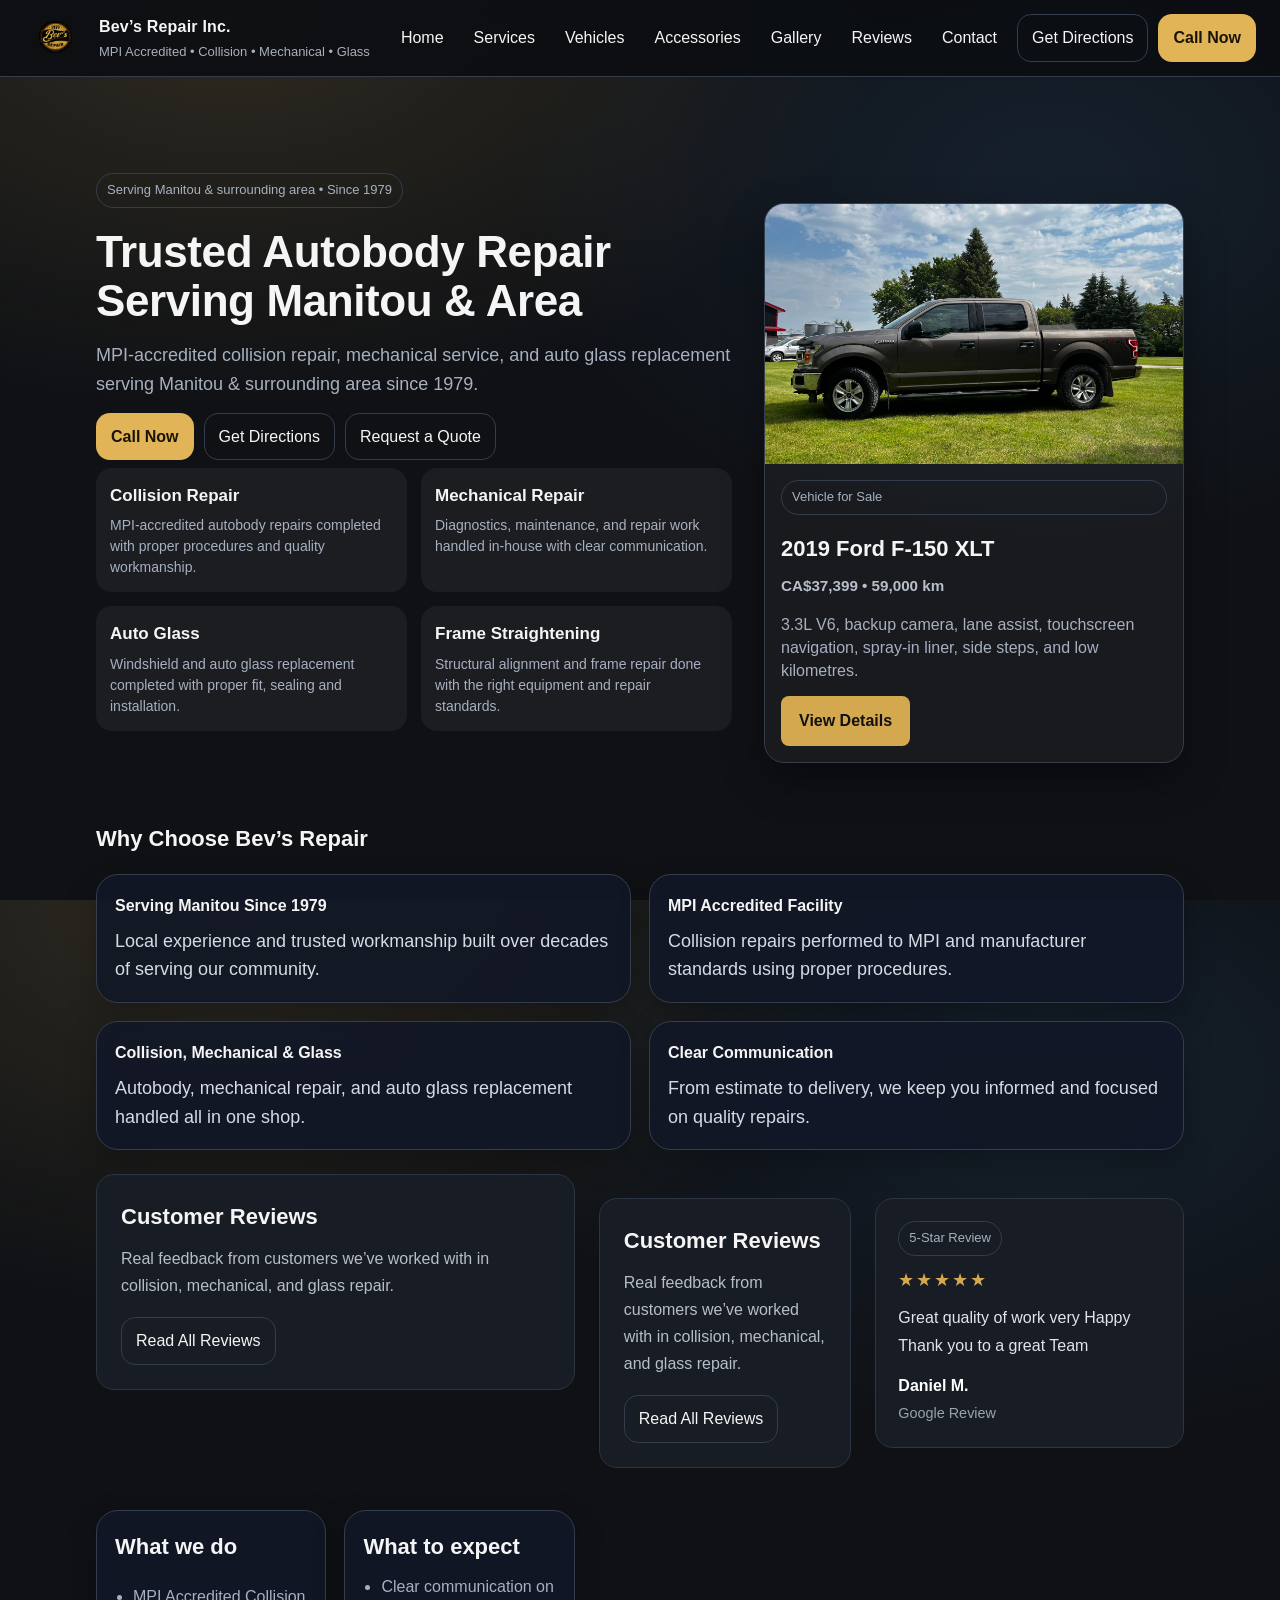
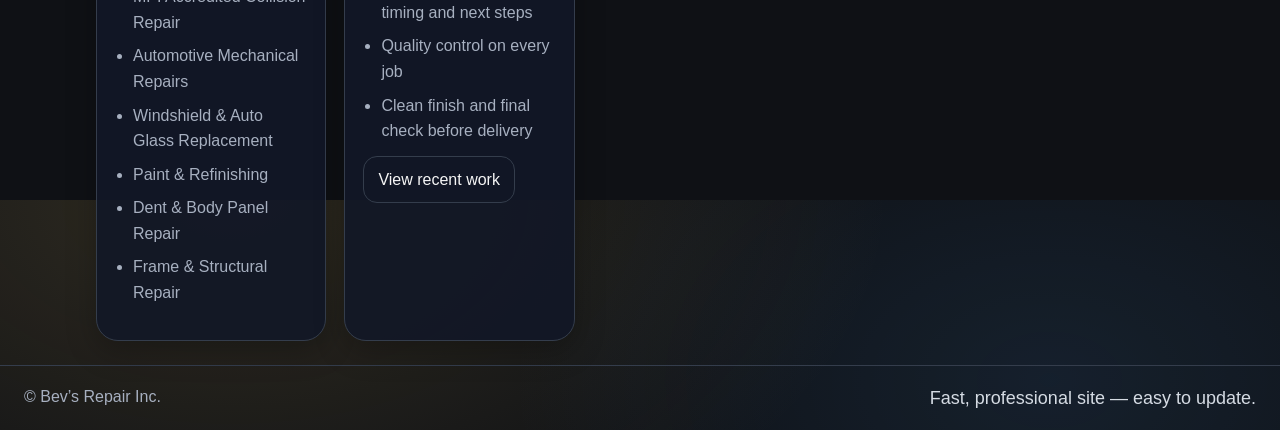
==== commit 7b941e68: "Add customer reviews section to index.html Added a new section for customer reviews with an introduc" ====
--- a/index.html
+++ b/index.html
@@ -135,23 +135,28 @@
       <a href="reviews.html" class="btn">Read All Reviews</a>
     </div>
 
+ <section class="section reviews-home">
+  <div class="reviews-home-grid">
+
+      <div class="reviews-home-intro">
+      <h2>Customer Reviews</h2>
+      <p class="reviews-home-sub">
+        Real feedback from customers we’ve worked with in collision, mechanical, and glass repair.
+      </p>
+
+      <a href="reviews.html" class="btn">Read All Reviews</a>
+    </div>
+
+    
     <div class="reviews-home-cards">
       <article class="review-home-card">
+        <div class="badge"> 5-Star Review</div>
         <div class="review-home-stars">★★★★★</div>
         <p class="review-home-text">
           Great quality of work very Happy Thank you to a great Team
         </p>
         <h4 class="review-home-name">Daniel M.</h4>
         <div class="review-home-source">Google Review</div>
-      </article>
-
-      <article class="review-home-card">
-        <div class="review-home-stars">★★★★★</div>
-        <p class="review-home-text">
-          Pretty much the best place to go to get the best body work done. A+
-        </p>
-        <h4 class="review-home-name">Russ S.</h4>
-        <div class="review-home-source">Facebook Review</div>
       </article>
     </div>
 
--- a/assets/css/styles.css
+++ b/assets/css/styles.css
@@ -1005,3 +1005,81 @@
   color: #9aa3af;
   font-size: 0.9rem;
 }
+/* ===== HOME REVIEWS SECTION ===== */
+
+.reviews-home {
+  margin-top: 24px;
+}
+
+.reviews-home-grid {
+  display: grid;
+  grid-template-columns: 0.9fr 1.1fr;
+  gap: 24px;
+  align-items: start;
+}
+
+.reviews-home-intro {
+  background: #181c24;
+  border: 1px solid #2c3542;
+  border-radius: 18px;
+  padding: 24px;
+}
+
+.reviews-home-intro h2 {
+  margin-bottom: 10px;
+}
+
+.reviews-home-sub {
+  color: #b7beca;
+  line-height: 1.7;
+  margin-bottom: 18px;
+}
+
+.reviews-home-cards {
+  display: grid;
+  grid-template-columns: 1fr;
+  gap: 18px;
+}
+
+.review-home-card {
+  background: #181c24;
+  border: 1px solid #2c3542;
+  border-radius: 18px;
+  padding: 22px;
+  transition: transform 0.25s ease, border-color 0.25s ease, box-shadow 0.25s ease;
+}
+
+.review-home-card:hover {
+  transform: translateY(-3px);
+  border-color: #d4a84f;
+  box-shadow: 0 12px 24px rgba(0, 0, 0, 0.28);
+}
+
+.review-home-stars {
+  color: #d4a84f;
+  font-size: 1.1rem;
+  letter-spacing: 2px;
+  margin-bottom: 10px;
+}
+
+.review-home-text {
+  color: #e0e5ec;
+  line-height: 1.7;
+  margin-bottom: 14px;
+}
+
+.review-home-name {
+  color: #ffffff;
+  margin-bottom: 4px;
+}
+
+.review-home-source {
+  color: #9aa3af;
+  font-size: 0.9rem;
+}
+
+@media (max-width: 900px) {
+  .reviews-home-grid {
+    grid-template-columns: 1fr;
+  }
+}
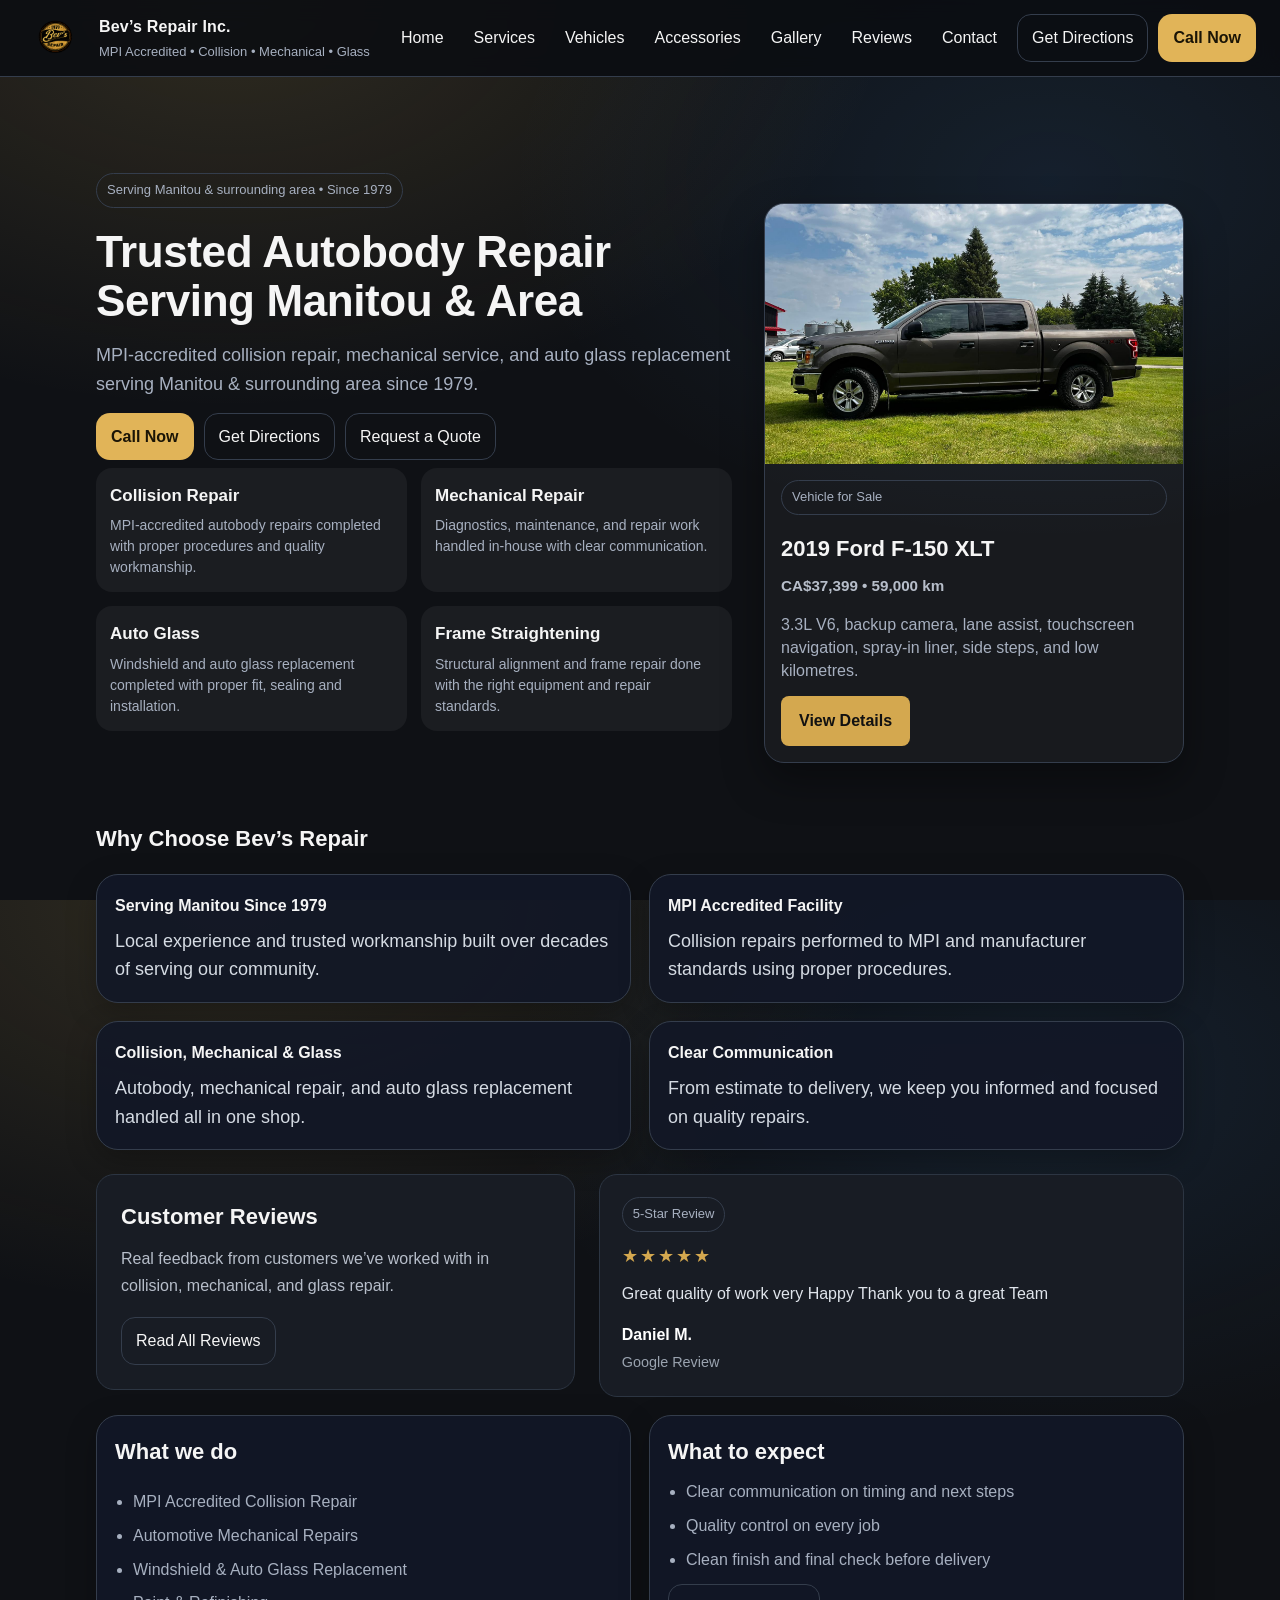
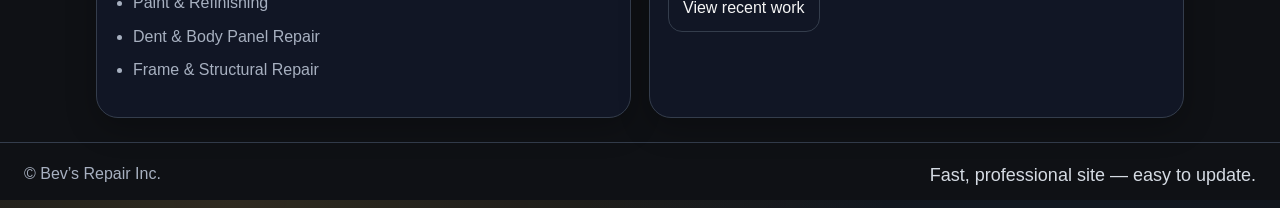
==== commit dee25fd2: "Remove customer reviews section from index.html Removed customer reviews section from the homepage." ====
--- a/index.html
+++ b/index.html
@@ -135,19 +135,6 @@
       <a href="reviews.html" class="btn">Read All Reviews</a>
     </div>
 
- <section class="section reviews-home">
-  <div class="reviews-home-grid">
-
-      <div class="reviews-home-intro">
-      <h2>Customer Reviews</h2>
-      <p class="reviews-home-sub">
-        Real feedback from customers we’ve worked with in collision, mechanical, and glass repair.
-      </p>
-
-      <a href="reviews.html" class="btn">Read All Reviews</a>
-    </div>
-
-    
     <div class="reviews-home-cards">
       <article class="review-home-card">
         <div class="badge"> 5-Star Review</div>
